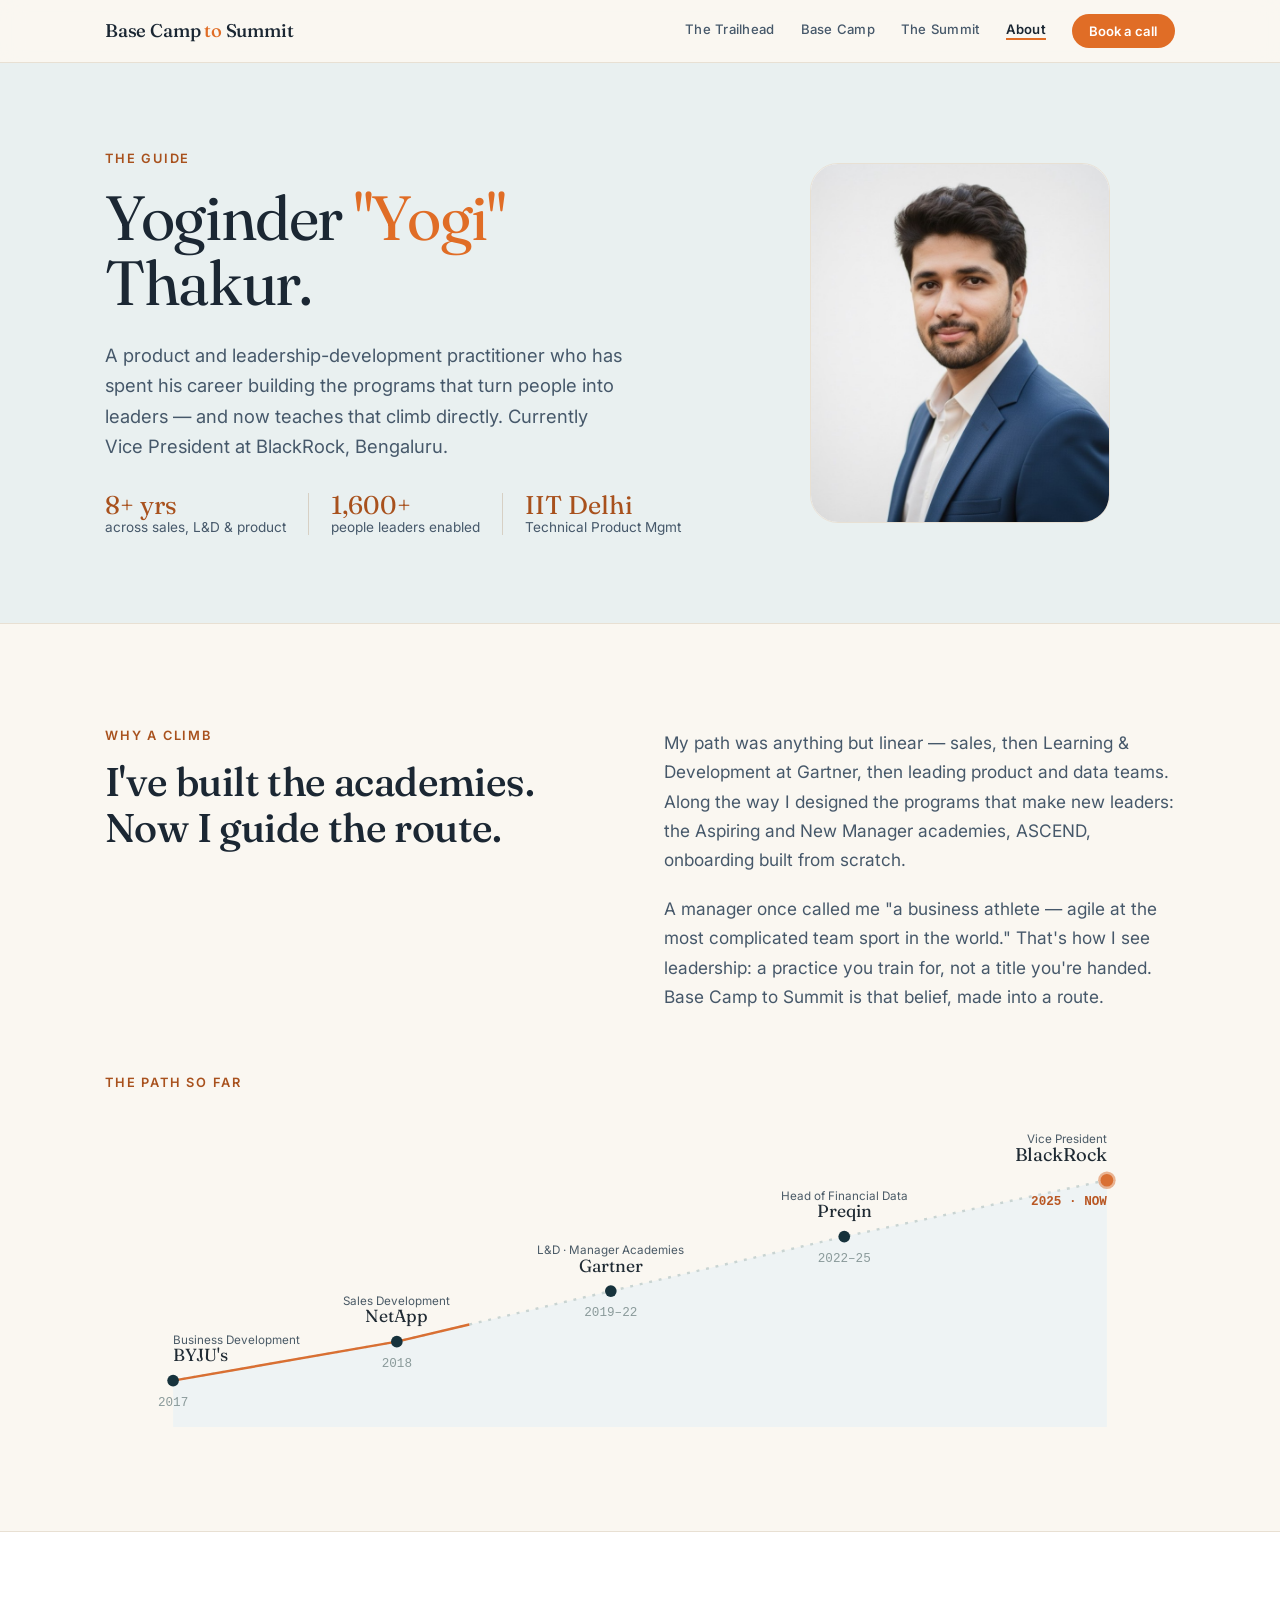
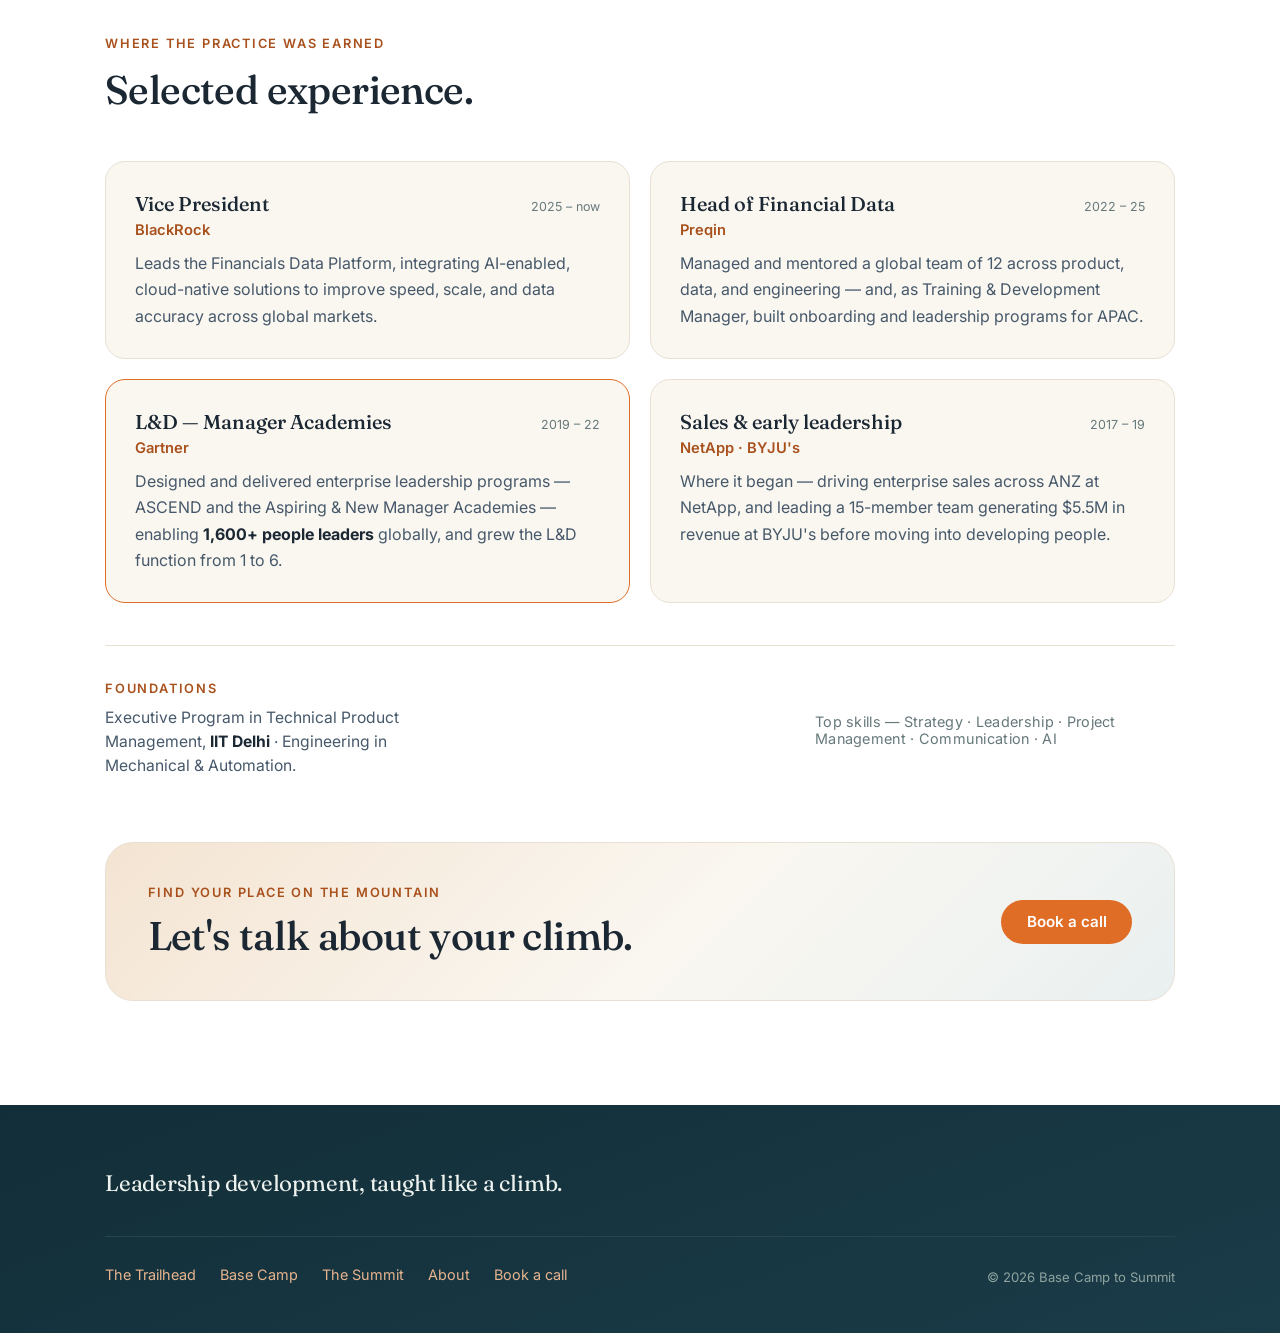
==== about.html @ 621a422b "Initial commit — Base Camp to Summit website Static HTML/CSS/JS site for leadership development serv" ====
<!DOCTYPE html>
<html lang="en">
<head>
<meta charset="utf-8">
<meta name="viewport" content="width=device-width, initial-scale=1">
<meta name="theme-color" content="#faf7f1">
<title>About Yoginder "Yogi" Thakur | Base Camp to Summit</title>
<meta name="description" content="Yoginder 'Yogi' Thakur built the manager academies at Gartner that enabled 1,600+ people leaders. Now he guides that climb directly.">
<link rel="preconnect" href="https://fonts.googleapis.com">
<link rel="preconnect" href="https://fonts.gstatic.com" crossorigin>
<link href="https://fonts.googleapis.com/css2?family=Fraunces:opsz,wght@9..144,400;9..144,500&family=Inter:wght@400;500;600&display=swap" rel="stylesheet">
<link rel="stylesheet" href="css/styles.css">
</head>
<body>

  <!-- ============ NAV ============ -->
  <nav class="nav">
    <div class="nav-inner">
      <a class="brand" href="index.html">Base Camp <span class="accent">to</span> Summit</a>
      <button class="nav-burger" aria-label="Menu" aria-expanded="false">☰</button>
      <div class="nav-links">
        <a href="the-trailhead.html">The Trailhead</a>
        <a href="base-camp.html">Base Camp</a>
        <a href="the-summit.html">The Summit</a>
        <a class="active" href="about.html">About</a>
        <a class="btn btn-primary btn-sm" href="book-a-call.html">Book a call</a>
      </div>
    </div>
  </nav>

  <!-- ============ HERO ============ -->
  <header class="sky bordered-bottom">
    <div class="wrap hero-grid" style="grid-template-columns:1.15fr .85fr">
      <div class="reveal">
        <div class="kick" style="margin-bottom:1.2rem">The guide</div>
        <h1 class="h1">Yoginder <span class="accent">"Yogi"</span> Thakur.</h1>
        <p class="lead" style="max-width:520px;font-size:1.15rem;margin:1.5rem 0 0">A product and leadership-development practitioner who has spent his career building the programs that turn people into leaders — and now teaches that climb directly. Currently Vice President at BlackRock, Bengaluru.</p>
        <div style="display:flex;gap:22px;flex-wrap:wrap;margin-top:2rem">
          <div><div style="font-family:'Fraunces',serif;font-size:1.6rem;color:var(--rust);line-height:1">8+ yrs</div><div style="font-size:.85rem;color:var(--slate)">across sales, L&amp;D &amp; product</div></div>
          <div style="width:1px;background:#d7d0c4"></div>
          <div><div style="font-family:'Fraunces',serif;font-size:1.6rem;color:var(--rust);line-height:1">1,600+</div><div style="font-size:.85rem;color:var(--slate)">people leaders enabled</div></div>
          <div style="width:1px;background:#d7d0c4"></div>
          <div><div style="font-family:'Fraunces',serif;font-size:1.6rem;color:var(--rust);line-height:1">IIT Delhi</div><div style="font-size:.85rem;color:var(--slate)">Technical Product Mgmt</div></div>
        </div>
      </div>
      <div class="reveal" style="justify-self:center">
        <div id="portrait" style="width:300px;height:360px;border-radius:28px;overflow:hidden;border:1px solid var(--line);background:#fff">
          <img src="assets/yogi.jpg" alt="Yoginder Thakur" style="width:100%;height:100%;object-fit:cover;object-position:center top">
        </div>
      </div>
    </div>
  </header>

  <!-- ============ THE CLIMB (story + career profile) ============ -->
  <section id="story" class="sec" style="background:var(--cream)">
    <div class="wrap">
      <div class="split" style="margin-bottom:4rem">
        <div class="reveal">
          <div class="kick">Why a climb</div>
          <h2 class="h2">I've built the academies. Now I guide the route.</h2>
        </div>
        <div class="reveal" style="max-width:520px">
          <p style="font-size:1.08rem;line-height:1.7;color:var(--slate);margin:0 0 1.2rem">My path was anything but linear — sales, then Learning &amp; Development at Gartner, then leading product and data teams. Along the way I designed the programs that make new leaders: the Aspiring and New Manager academies, ASCEND, onboarding built from scratch.</p>
          <p style="font-size:1.08rem;line-height:1.7;color:var(--slate);margin:0">A manager once called me "a business athlete — agile at the most complicated team sport in the world." That's how I see leadership: a practice you train for, not a title you're handed. Base Camp to Summit is that belief, made into a route.</p>
        </div>
      </div>
      <div class="reveal">
        <div class="kick" style="margin-bottom:1.6rem">The path so far</div>
        <svg viewBox="0 0 1100 320" style="width:100%;display:block">
          <polygon points="70,272 300,232 520,180 760,124 1030,66 1030,320 70,320" fill="#eef3f4"></polygon>
          <polyline points="70,272 300,232 520,180 760,124 1030,66" fill="none" stroke="#c9d4d2" stroke-width="2.5" stroke-dasharray="3 7"></polyline>
          <polyline points="70,272 300,232 520,180 760,124 1030,66" fill="none" stroke="#d96f32" stroke-width="2.5" stroke-dasharray="1300" stroke-dashoffset="1300">
            <animate attributeName="stroke-dashoffset" from="1300" to="0" dur="6.5s" begin="0.3s" fill="freeze"></animate>
          </polyline>
          <circle cx="70" cy="272" r="6" fill="#16323c"></circle>
          <text x="70" y="298" text-anchor="middle" font-family="ui-monospace,monospace" font-size="13" fill="#8a9a9a">2017</text>
          <text x="70" y="252" text-anchor="start" font-family="'Fraunces',serif" font-size="18" fill="#1f2a33">BYJU's</text>
          <text x="70" y="234" text-anchor="start" font-family="Inter,sans-serif" font-size="12" fill="#4a5a66">Business Development</text>
          <circle cx="300" cy="232" r="6" fill="#16323c"></circle>
          <text x="300" y="258" text-anchor="middle" font-family="ui-monospace,monospace" font-size="13" fill="#8a9a9a">2018</text>
          <text x="300" y="212" text-anchor="middle" font-family="'Fraunces',serif" font-size="18" fill="#1f2a33">NetApp</text>
          <text x="300" y="194" text-anchor="middle" font-family="Inter,sans-serif" font-size="12" fill="#4a5a66">Sales Development</text>
          <circle cx="520" cy="180" r="6" fill="#16323c"></circle>
          <text x="520" y="206" text-anchor="middle" font-family="ui-monospace,monospace" font-size="13" fill="#8a9a9a">2019–22</text>
          <text x="520" y="160" text-anchor="middle" font-family="'Fraunces',serif" font-size="18" fill="#1f2a33">Gartner</text>
          <text x="520" y="142" text-anchor="middle" font-family="Inter,sans-serif" font-size="12" fill="#4a5a66">L&amp;D · Manager Academies</text>
          <circle cx="760" cy="124" r="6" fill="#16323c"></circle>
          <text x="760" y="150" text-anchor="middle" font-family="ui-monospace,monospace" font-size="13" fill="#8a9a9a">2022–25</text>
          <text x="760" y="104" text-anchor="middle" font-family="'Fraunces',serif" font-size="18" fill="#1f2a33">Preqin</text>
          <text x="760" y="86" text-anchor="middle" font-family="Inter,sans-serif" font-size="12" fill="#4a5a66">Head of Financial Data</text>
          <circle class="ping" cx="1030" cy="66" r="9" fill="#d96f32" opacity=".5" style="transform-origin:1030px 66px;animation:pulseRing 2.4s ease-out infinite"></circle>
          <circle cx="1030" cy="66" r="6.5" fill="#d96f32"></circle>
          <text x="1030" y="92" text-anchor="end" font-family="ui-monospace,monospace" font-size="13" font-weight="600" fill="#b95723">2025 · NOW</text>
          <text x="1030" y="46" text-anchor="end" font-family="'Fraunces',serif" font-size="19" fill="#1f2a33">BlackRock</text>
          <text x="1030" y="28" text-anchor="end" font-family="Inter,sans-serif" font-size="12" fill="#4a5a66">Vice President</text>
        </svg>
      </div>
    </div>
  </section>

  <!-- ============ EXPERIENCE, FOUNDATIONS & CTA ============ -->
  <section class="sec white bordered-top">
    <div class="wrap">
      <div class="reveal" style="margin-bottom:3rem;max-width:680px">
        <div class="kick">Where the practice was earned</div>
        <h2 class="h2">Selected experience.</h2>
      </div>
      <div class="grid-2" style="gap:20px">
        <div class="card reveal" style="background:var(--cream);border-radius:20px">
          <div style="display:flex;justify-content:space-between;align-items:baseline;gap:12px;margin-bottom:.3rem"><h3 style="font-family:'Fraunces',serif;font-weight:500;font-size:1.25rem;margin:0;color:var(--ink)">Vice President</h3><span style="font-size:.78rem;color:var(--mist);white-space:nowrap">2025 – now</span></div>
          <div style="font-size:.92rem;font-weight:600;color:var(--rust);margin-bottom:.7rem">BlackRock</div>
          <p style="font-size:1rem;line-height:1.65;color:var(--slate);margin:0">Leads the Financials Data Platform, integrating AI-enabled, cloud-native solutions to improve speed, scale, and data accuracy across global markets.</p>
        </div>
        <div class="card reveal" style="background:var(--cream);border-radius:20px">
          <div style="display:flex;justify-content:space-between;align-items:baseline;gap:12px;margin-bottom:.3rem"><h3 style="font-family:'Fraunces',serif;font-weight:500;font-size:1.25rem;margin:0;color:var(--ink)">Head of Financial Data</h3><span style="font-size:.78rem;color:var(--mist);white-space:nowrap">2022 – 25</span></div>
          <div style="font-size:.92rem;font-weight:600;color:var(--rust);margin-bottom:.7rem">Preqin</div>
          <p style="font-size:1rem;line-height:1.65;color:var(--slate);margin:0">Managed and mentored a global team of 12 across product, data, and engineering — and, as Training &amp; Development Manager, built onboarding and leadership programs for APAC.</p>
        </div>
        <div class="card reveal" style="background:var(--cream);border-radius:20px;border-color:var(--orange)">
          <div style="display:flex;justify-content:space-between;align-items:baseline;gap:12px;margin-bottom:.3rem"><h3 style="font-family:'Fraunces',serif;font-weight:500;font-size:1.25rem;margin:0;color:var(--ink)">L&amp;D — Manager Academies</h3><span style="font-size:.78rem;color:var(--mist);white-space:nowrap">2019 – 22</span></div>
          <div style="font-size:.92rem;font-weight:600;color:var(--rust);margin-bottom:.7rem">Gartner</div>
          <p style="font-size:1rem;line-height:1.65;color:var(--slate);margin:0">Designed and delivered enterprise leadership programs — ASCEND and the Aspiring &amp; New Manager Academies — enabling <b style="color:var(--ink)">1,600+ people leaders</b> globally, and grew the L&amp;D function from 1 to 6.</p>
        </div>
        <div class="card reveal" style="background:var(--cream);border-radius:20px">
          <div style="display:flex;justify-content:space-between;align-items:baseline;gap:12px;margin-bottom:.3rem"><h3 style="font-family:'Fraunces',serif;font-weight:500;font-size:1.25rem;margin:0;color:var(--ink)">Sales &amp; early leadership</h3><span style="font-size:.78rem;color:var(--mist);white-space:nowrap">2017 – 19</span></div>
          <div style="font-size:.92rem;font-weight:600;color:var(--rust);margin-bottom:.7rem">NetApp · BYJU's</div>
          <p style="font-size:1rem;line-height:1.65;color:var(--slate);margin:0">Where it began — driving enterprise sales across ANZ at NetApp, and leading a 15-member team generating $5.5M in revenue at BYJU's before moving into developing people.</p>
        </div>
      </div>

      <!-- foundations strip -->
      <div class="reveal" style="display:flex;flex-wrap:wrap;gap:32px;justify-content:space-between;align-items:center;margin-top:2.6rem;padding-top:2.2rem;border-top:1px solid var(--line)">
        <div style="max-width:340px">
          <div class="kick" style="margin-bottom:.6rem">Foundations</div>
          <div style="font-size:.98rem;line-height:1.55;color:var(--slate)">Executive Program in Technical Product Management, <b style="color:var(--ink)">IIT Delhi</b> · Engineering in Mechanical &amp; Automation.</div>
        </div>
        <div style="font-size:.9rem;color:var(--mist);letter-spacing:.02em;max-width:360px">Top skills — Strategy · Leadership · Project Management · Communication · AI</div>
      </div>

      <!-- closing CTA -->
      <div class="reveal cta-band cta-boxed" style="margin-top:4rem">
        <div>
          <div class="kick" style="margin-bottom:.8rem">Find your place on the mountain</div>
          <h2 class="h2" style="max-width:520px">Let's talk about your climb.</h2>
        </div>
        <a class="btn btn-primary" href="book-a-call.html" style="flex:none">Book a call</a>
      </div>
    </div>
  </section>

  <!-- ============ FOOTER ============ -->
  <footer class="footer">
    <div class="wrap">
      <div class="footer-tag">Leadership development, taught like a climb.</div>
      <div class="footer-row">
        <div class="footer-links">
          <a href="the-trailhead.html">The Trailhead</a>
          <a href="base-camp.html">Base Camp</a>
          <a href="the-summit.html">The Summit</a>
          <a href="about.html">About</a>
          <a href="book-a-call.html">Book a call</a>
        </div>
        <div class="footer-copy">© 2026 Base Camp to Summit</div>
      </div>
    </div>
  </footer>

<script src="js/site.js"></script>
</body>
</html>
---- css/styles.css ----
/* ============ Base Camp to Summit — shared styles ============ */
:root{
  /* alpine palette: warm valley light, deep pine, dawn-orange accent */
  --cream:#faf7f1; --sky:#e9f0f0; --glacier:#dfe9ea;
  --ink:#1b2733; --slate:#46586a; --mist:#66787b;
  --line:#e8e0d3; --card:#ffffff;
  --orange:#e06d26; --rust:#a8511d; --ember:#c2601f;
  --pine:#122e38; --pine-line:#27454f;
  --peach:#e8b48f; --snow:#eef2ee; --pale:#c9d4d2;
  --grad-dawn:linear-gradient(135deg,#f4e4d2 0%,#faf7f1 55%,#e9f0f0 100%);
  --grad-dusk:linear-gradient(160deg,#122e38 0%,#1a3c48 100%);
  --shadow-card:0 18px 40px -26px rgba(18,46,56,.4);
  --shadow-btn:0 12px 26px -14px rgba(194,96,31,.65);
}
*{box-sizing:border-box}
html{scroll-behavior:smooth}
body{margin:0;background:var(--cream);color:var(--ink);font-family:'Inter',system-ui,sans-serif;-webkit-font-smoothing:antialiased}
img{max-width:100%}
a{color:var(--rust);text-decoration:none;transition:color .2s ease}
a:hover{color:var(--orange)}
::selection{background:var(--orange);color:#fff}
:focus-visible{outline:2px solid var(--orange);outline-offset:3px;border-radius:4px}

.wrap{max-width:1150px;margin:0 auto;padding:0 40px}
.wrap-narrow{max-width:960px;margin:0 auto;padding:0 40px}
.sec{padding:6.5rem 0}
.sec-tight{padding:4.5rem 0}

/* ---- scroll progress ---- */
.progress{position:fixed;top:0;left:0;height:3px;width:100%;z-index:100;background:linear-gradient(90deg,var(--orange),var(--peach));transform:scaleX(0);transform-origin:left;pointer-events:none}

/* ---- type ---- */
.kick{font-size:.8rem;font-weight:600;letter-spacing:.14em;text-transform:uppercase;color:var(--rust);margin-bottom:1rem}
.pine .kick,.dark .kick{color:var(--peach)}
h1.h1{font-family:'Fraunces',serif;font-weight:400;font-size:clamp(2.3rem,5vw,3.9rem);line-height:1.05;letter-spacing:-.022em;margin:0}
.h2{font-family:'Fraunces',serif;font-weight:500;font-size:clamp(1.7rem,3.4vw,2.5rem);line-height:1.15;letter-spacing:-.015em;margin:0;color:var(--ink)}
.pine .h2{color:var(--snow)}
.lead{font-size:1.12rem;line-height:1.65;color:var(--slate)}
.accent{color:var(--orange)}

/* ---- nav ---- */
.nav{position:sticky;top:0;z-index:60;background:rgba(250,247,241,.85);backdrop-filter:blur(12px);border-bottom:1px solid var(--line);transition:box-shadow .3s ease}
.nav.scrolled{box-shadow:0 12px 32px -20px rgba(18,46,56,.45)}
.nav-inner{max-width:1150px;margin:0 auto;padding:14px 40px;display:flex;align-items:center;justify-content:space-between;gap:16px}
.brand{font-family:'Fraunces',serif;font-weight:500;font-size:1.15rem;letter-spacing:-.01em;color:var(--ink);white-space:nowrap}
.brand:hover{color:var(--ink)}
.nav-links{display:flex;align-items:center;gap:26px}
.nav-links a:not(.btn){font-size:.82rem;font-weight:500;letter-spacing:.02em;color:var(--slate);background:linear-gradient(var(--orange),var(--orange)) left bottom / 0 2px no-repeat;transition:color .25s ease,background-size .3s ease;padding-bottom:3px}
.nav-links a:not(.btn):hover{color:var(--ink);background-size:100% 2px}
.nav-links a.active{font-weight:600;color:var(--ink);background-size:100% 2px}
.nav-burger{display:none;background:none;border:1px solid var(--line);border-radius:10px;padding:.45rem .6rem;cursor:pointer;color:var(--ink);font-size:1rem;line-height:1}

/* ---- buttons ---- */
.btn{display:inline-block;font-weight:600;font-size:.95rem;padding:.8rem 1.6rem;border-radius:999px;border:none;cursor:pointer;text-align:center;transition:transform .2s ease,box-shadow .25s ease,background .25s ease,color .25s ease}
.btn:hover{transform:translateY(-2px)}
.btn:active{transform:translateY(0) scale(.98)}
.btn-sm{font-size:.82rem;padding:.55rem 1.1rem}
.btn-primary{background:var(--orange);color:#fff}
.btn-primary:hover{background:var(--ember);color:#fff;box-shadow:var(--shadow-btn)}
.btn-ghost{background:var(--line);color:var(--ink)}
.btn-ghost:hover{background:#ddd3c1;color:var(--ink);box-shadow:0 10px 24px -16px rgba(18,46,56,.4)}
.btn-dark-ghost{background:rgba(255,255,255,.1);color:var(--snow);border:1px solid rgba(255,255,255,.2)}
.btn-dark-ghost:hover{background:rgba(255,255,255,.2);color:#fff}
.btn-row{display:flex;gap:12px;flex-wrap:wrap}

/* ---- surfaces ---- */
.sky{background:var(--sky)}
.white{background:#fff}
.pine{background:var(--grad-dusk);color:var(--pale)}
.dark{background:#0e1719;color:#b7c3c2}
.bordered-top{border-top:1px solid var(--line)}
.bordered-bottom{border-bottom:1px solid var(--line)}

/* ---- cards & grids ---- */
.grid-2{display:grid;grid-template-columns:1fr 1fr;gap:24px}
.grid-3{display:grid;grid-template-columns:repeat(3,1fr);gap:20px}
.grid-4{display:grid;grid-template-columns:repeat(4,1fr);gap:20px}
.split{display:grid;grid-template-columns:1fr 1fr;gap:48px;align-items:start}
.hero-grid{display:grid;grid-template-columns:1.05fr .95fr;gap:56px;align-items:center;padding:5.5rem 0}
.wrap.hero-grid{padding:5.5rem 40px}
.card{display:block;background:var(--card);border:1px solid var(--line);border-radius:24px;padding:1.8rem;color:inherit;transition:transform .3s ease,border-color .3s ease,box-shadow .3s ease}
a.card:hover{transform:translateY(-4px);border-color:var(--slate);box-shadow:var(--shadow-card);color:inherit}
.card-label{font-size:.78rem;font-weight:600;letter-spacing:.12em;text-transform:uppercase;color:var(--rust);margin-bottom:.4rem}
.card-title{font-family:'Fraunces',serif;font-weight:500;font-size:1.3rem;color:var(--ink);margin:0 0 .6rem}
.card-body{font-size:.97rem;line-height:1.6;color:var(--slate);margin:0 0 1.1rem}
.card-link{display:inline-block;font-weight:600;font-size:.9rem;color:var(--rust);transition:transform .25s ease,color .25s ease}
a.card:hover .card-link{transform:translateX(4px);color:var(--orange)}
.quote{font-family:'Fraunces',serif;font-size:1.06rem;font-style:italic;color:var(--ink);line-height:1.5;margin:0 0 .8rem}

/* ---- photos ---- */
.card-photo{height:170px;border-radius:16px;overflow:hidden;margin-bottom:1.2rem;background:var(--sky)}
.card-photo img{width:100%;height:100%;object-fit:cover;display:block;transition:transform .6s ease}
a.card:hover .card-photo img{transform:scale(1.05)}
.photo-band{position:relative;border-radius:24px;overflow:hidden;box-shadow:var(--shadow-card)}
.photo-band img{width:100%;height:380px;object-fit:cover;display:block}
.photo-cap{position:absolute;left:16px;bottom:16px;background:rgba(18,46,56,.78);color:var(--snow);font-size:.78rem;font-weight:600;letter-spacing:.08em;text-transform:uppercase;border-radius:999px;padding:8px 16px;backdrop-filter:blur(4px)}

/* ---- shuffle grid (campus-to-corporate hero) ---- */
.shuffle-grid{display:grid;grid-template-columns:repeat(4,1fr);grid-template-rows:repeat(4,1fr);gap:6px;height:450px}
.shuffle-grid .sq{border-radius:10px;background-size:cover;background-position:center;background-color:var(--glacier);will-change:transform}
@media (max-width:920px){.shuffle-grid{height:340px}}
@media (max-width:760px){.shuffle-grid{height:280px;gap:4px}}

/* ---- chips / badges ---- */
.badge{display:inline-flex;align-items:center;gap:10px;font-size:.72rem;font-weight:600;letter-spacing:.12em;text-transform:uppercase;color:var(--rust);background:#fff;border:1px solid var(--line);border-radius:999px;padding:6px 14px;margin-bottom:1.5rem}
.badge-dark{color:var(--peach);background:rgba(255,255,255,.06);border-color:rgba(232,180,143,.28)}
.chip-row{display:flex;flex-wrap:wrap;gap:10px}
.chip{font-size:.82rem;color:var(--pine);background:var(--sky);border:1px solid #dbe5e4;border-radius:999px;padding:6px 14px;transition:border-color .25s ease,transform .25s ease}
.chip:hover{border-color:var(--peach);transform:translateY(-1px)}

/* ---- who it's for ---- */
.fit-grid{display:grid;grid-template-columns:repeat(3,1fr);gap:20px}
.fit-card{background:#fff;border:1px solid var(--line);border-radius:20px;padding:1.5rem;transition:transform .3s ease,border-color .3s ease,box-shadow .3s ease}
.fit-card:hover{transform:translateY(-3px);border-color:var(--peach);box-shadow:var(--shadow-card)}
.fit-card h3{font-family:'Fraunces',serif;font-weight:500;font-size:1.12rem;margin:0 0 .5rem;color:var(--ink)}
.fit-card p{font-size:.95rem;line-height:1.6;color:var(--slate);margin:0}
.fit-not{display:flex;flex-wrap:wrap;gap:8px;align-items:center;margin-top:1.6rem;font-size:.95rem;color:var(--mist)}
.fit-not a{font-weight:600}

/* ---- guide bar (slim credential strip for program pages) ---- */
.guide-bar{display:flex;align-items:center;gap:20px;flex-wrap:wrap;background:#fff;border:1px solid var(--line);border-radius:20px;padding:1.3rem 1.6rem;transition:border-color .3s ease,box-shadow .3s ease}
.guide-bar:hover{border-color:var(--peach);box-shadow:var(--shadow-card)}
.guide-mono{flex:none;width:52px;height:52px;border-radius:50%;background:var(--grad-dusk);display:flex;align-items:center;justify-content:center;font-family:'Fraunces',serif;font-size:1.1rem;color:var(--peach)}
.guide-text{flex:1;min-width:260px;font-size:.95rem;line-height:1.55;color:var(--slate)}
.guide-text b{color:var(--ink)}

/* ---- curriculum legs ---- */
.legs{display:flex;flex-direction:column}
.leg{display:grid;grid-template-columns:44px 1fr;gap:24px}
.leg-rail{display:flex;flex-direction:column;align-items:center}
.leg-num{width:44px;height:44px;flex:none;border-radius:50%;background:var(--sky);border:1px solid var(--line);display:flex;align-items:center;justify-content:center;font-family:'Fraunces',serif;font-size:1.15rem;color:var(--pine);transition:transform .3s ease,background .3s ease}
.leg:hover .leg-num{transform:scale(1.08)}
.leg-num.hot{background:var(--orange);border-color:var(--orange);color:#fff}
.leg-conn{flex:1;border-left:2px dashed var(--pale);transform:scaleY(0);transform-origin:top;transition:transform .8s ease}
.leg-body{padding-bottom:2rem}
.pillar{display:flex;align-items:center;gap:10px;margin-bottom:.7rem}
.pillar span:first-child{width:22px;height:1px;background:#d9b79f}
.pillar span:last-child{font-size:.72rem;font-weight:600;letter-spacing:.14em;text-transform:uppercase;color:var(--rust)}

summary{list-style:none;cursor:pointer}
summary::-webkit-details-marker{display:none}
.plus{font-size:1.5rem;color:var(--rust);transition:transform .25s ease;line-height:1}
details[open]>summary .plus{transform:rotate(45deg)}

details.stage{border:1px solid var(--line);border-radius:18px;background:#fff;overflow:hidden;transition:border-color .3s ease,box-shadow .3s ease}
details.stage:hover{border-color:var(--peach)}
details.stage[open]{border-color:var(--peach);box-shadow:var(--shadow-card)}
.stage>summary{padding:1.15rem 1.3rem}
.stage-head{display:flex;align-items:center;gap:12px}
.stage-head svg{flex:none;transition:transform .3s ease}
details.stage[open] .stage-head svg{transform:scale(1.12)}
.stage-head h3{font-family:'Fraunces',serif;font-weight:500;font-size:1.28rem;margin:0;color:var(--ink);flex:1}
.stage-sub{font-size:1rem;line-height:1.55;color:var(--slate);margin:.6rem 0 0;max-width:640px}
.stage-panel{padding:0 1.3rem 1.4rem}
details.stage[open] .stage-panel{animation:panelIn .4s ease}
@keyframes panelIn{from{opacity:0;transform:translateY(-8px)}to{opacity:1;transform:none}}
.stage-cols{border-top:1px dashed #e0ddd4;padding-top:1.2rem;display:grid;grid-template-columns:repeat(auto-fit,minmax(240px,1fr));gap:1.6rem}
.colhead{font-size:.72rem;font-weight:600;letter-spacing:.12em;text-transform:uppercase;color:var(--mist);margin-bottom:.9rem}
.li{margin-bottom:.85rem}
.li-t{font-size:.96rem;font-weight:600;color:var(--ink)}
.li-d{font-size:.92rem;line-height:1.5;color:var(--slate);margin-top:.15rem}
ul.pr{list-style:none;margin:0;padding:0}
ul.pr li{display:flex;gap:9px;align-items:flex-start;font-size:.92rem;line-height:1.5;color:var(--slate);margin-bottom:.55rem}
ul.pr li::before{content:"▲";color:var(--rust);flex:none;margin-top:.05rem;font-size:.8rem}
.open-hint{font-size:.9rem;color:var(--rust);font-weight:600;margin:0 0 1.4rem;display:flex;align-items:center;gap:8px}
.open-hint .bounce{display:inline-block;font-size:1.1rem;line-height:1;animation:hintBob 2s ease-in-out infinite}
@keyframes hintBob{0%,100%{transform:translateY(0)}50%{transform:translateY(4px)}}

/* ---- trust strip ---- */
.stat-card{background:#fff;border:1px solid var(--line);border-radius:20px;padding:1.6rem;transition:transform .3s ease,border-color .3s ease,box-shadow .3s ease}
.stat-card:hover{transform:translateY(-3px);border-color:var(--peach);box-shadow:var(--shadow-card)}
.stat-num{font-family:'Fraunces',serif;font-size:2.4rem;color:var(--rust);line-height:1}
.stat-num.small{font-size:1.4rem;line-height:1.15}
.stat-label{font-size:.92rem;color:var(--slate);margin-top:.5rem}
.footnote{font-size:.9rem;color:var(--mist);margin:1.4rem 0 0}

/* ---- FAQ ---- */
.faq{border-top:1px solid var(--line)}
.faq details{border-bottom:1px solid var(--line)}
.faq summary{display:flex;justify-content:space-between;align-items:center;gap:16px;padding:1.3rem 0;font-size:1.08rem;font-weight:500;color:var(--ink);transition:color .25s ease}
.faq summary:hover{color:var(--rust)}
.faq p{font-size:1rem;line-height:1.65;color:var(--slate);margin:0 0 1.3rem;max-width:640px}
.faq details[open] p{animation:panelIn .35s ease}

/* ---- CTA band & next-camp ---- */
.cta-band{display:flex;flex-wrap:wrap;gap:32px;justify-content:space-between;align-items:center}
.cta-boxed{padding:2.6rem;background:var(--grad-dawn);border:1px solid var(--line);border-radius:28px}
.next-card{display:flex;align-items:center;justify-content:space-between;gap:16px;margin-top:2.6rem;padding:1.4rem 1.8rem;background:#fff;border:1px solid var(--line);border-radius:20px;transition:border-color .3s ease,transform .3s ease,box-shadow .3s ease;color:inherit}
.next-card:hover{border-color:var(--slate);transform:translateY(-3px);box-shadow:var(--shadow-card);color:inherit}
.next-card svg{transition:transform .3s ease}
.next-card:hover svg{transform:translateX(5px)}
.next-kick{font-size:.72rem;font-weight:600;letter-spacing:.12em;text-transform:uppercase;color:var(--mist)}
.next-name{font-family:'Fraunces',serif;font-size:1.3rem;color:var(--ink)}

/* ---- footer ---- */
.footer{background:var(--grad-dusk);padding:4rem 0 3rem}
.footer-tag{font-family:'Fraunces',serif;font-weight:400;font-size:1.4rem;letter-spacing:-.01em;color:var(--snow);max-width:560px;margin-bottom:2.4rem}
.footer-row{display:flex;flex-wrap:wrap;gap:28px;justify-content:space-between;align-items:end;border-top:1px solid var(--pine-line);padding-top:1.8rem}
.footer-links{display:flex;gap:24px;flex-wrap:wrap}
.footer-links a{font-size:.9rem;color:var(--peach);background:linear-gradient(#fff,#fff) left bottom / 0 1px no-repeat;transition:color .25s ease,background-size .3s ease;padding-bottom:2px}
.footer-links a:hover{color:#fff;background-size:100% 1px}
.footer-copy{font-size:.82rem;color:#8fa3a0}

/* ---- forms ---- */
input,textarea{font-family:'Inter',system-ui,sans-serif;font-size:1rem;color:var(--ink);background:#fff;border:1px solid #d9d0c0;border-radius:12px;padding:.8rem 1rem;width:100%;outline:none;transition:border-color .25s ease,box-shadow .25s ease}
input:focus,textarea:focus{border-color:var(--orange);box-shadow:0 0 0 3px rgba(224,117,47,.15)}
::placeholder{color:#a9b2ac}
.persona-chip{font-family:'Inter',sans-serif;font-size:.88rem;font-weight:600;padding:.55rem 1rem;border-radius:999px;cursor:pointer;background:var(--cream);color:var(--slate);border:1px solid #d9d0c0;transition:background .25s ease,color .25s ease,transform .2s ease}
.persona-chip:hover{transform:translateY(-1px);border-color:var(--slate)}
.persona-chip.on{background:var(--pine);color:#fff;border-color:var(--pine)}

/* ---- animations ---- */
@keyframes pulseRing{0%{transform:scale(1);opacity:.6}70%,100%{transform:scale(2.6);opacity:0}}
@keyframes flagWave{0%,100%{transform:scaleX(1)}50%{transform:scaleX(.78)}}
@keyframes bob{0%,100%{transform:translateY(0)}50%{transform:translateY(-1.6px)}}
@keyframes twinkle{0%,100%{opacity:.25}50%{opacity:1}}
@keyframes mist{from{transform:translateX(-60px)}to{transform:translateX(460px)}}
@keyframes floatSoft{0%,100%{transform:translateY(0)}50%{transform:translateY(-8px)}}
.anim-bob{animation:bob 1.05s ease-in-out infinite}
.anim-star{animation:twinkle 3.4s ease-in-out infinite}
.anim-mist{animation:mist 30s linear infinite}
.anim-float{animation:floatSoft 5s ease-in-out infinite}
@media (prefers-reduced-motion: reduce){
  .anim-bob,.anim-star,.anim-mist,.anim-float,.ping,.open-hint .bounce{animation:none !important}
  .btn,.card,.stat-card,.fit-card,.next-card,.leg-num,.card-link{transition:none !important}
}

/* ---- responsive ---- */
@media (max-width:920px){
  .wrap,.wrap-narrow,.nav-inner{padding-left:24px;padding-right:24px}
  .sec{padding:4.5rem 0}
  .hero-grid{grid-template-columns:1fr;gap:36px;padding:3.5rem 0}
  .wrap.hero-grid{padding:3.5rem 24px}
  .split{grid-template-columns:1fr;gap:24px}
  .grid-2,.grid-3,.fit-grid{grid-template-columns:1fr}
  .grid-4{grid-template-columns:1fr 1fr}
}
@media (max-width:760px){
  .nav-burger{display:block}
  .nav-links{display:none;position:absolute;top:100%;left:0;right:0;flex-direction:column;align-items:flex-start;gap:0;background:var(--cream);border-bottom:1px solid var(--line);padding:8px 24px 16px}
  .nav.open .nav-links{display:flex}
  .nav-links a:not(.btn){padding:.7rem 0 !important;font-size:.95rem;width:100%}
  .nav-links a.btn{margin-top:.5rem;width:auto}
  .grid-4{grid-template-columns:1fr}
  .leg{grid-template-columns:34px 1fr;gap:14px}
  .leg-num{width:34px;height:34px;font-size:.95rem}
}
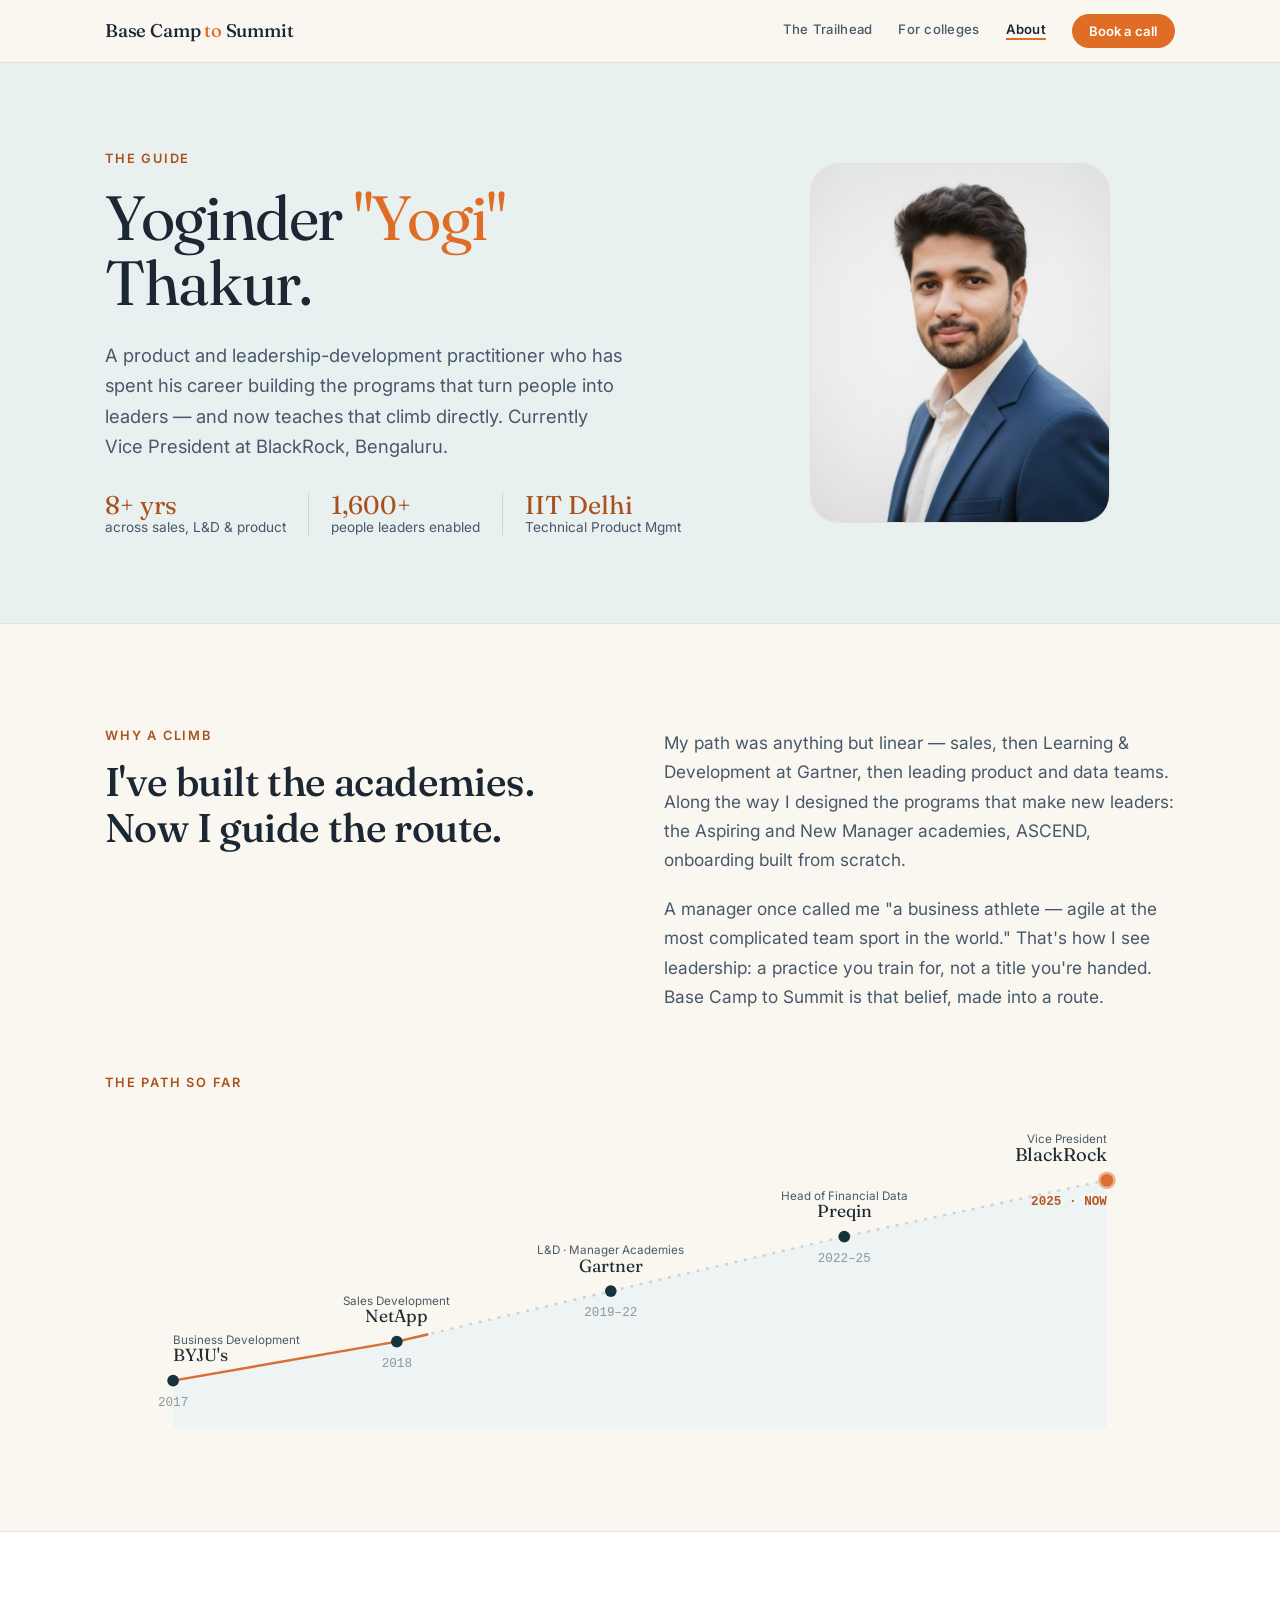
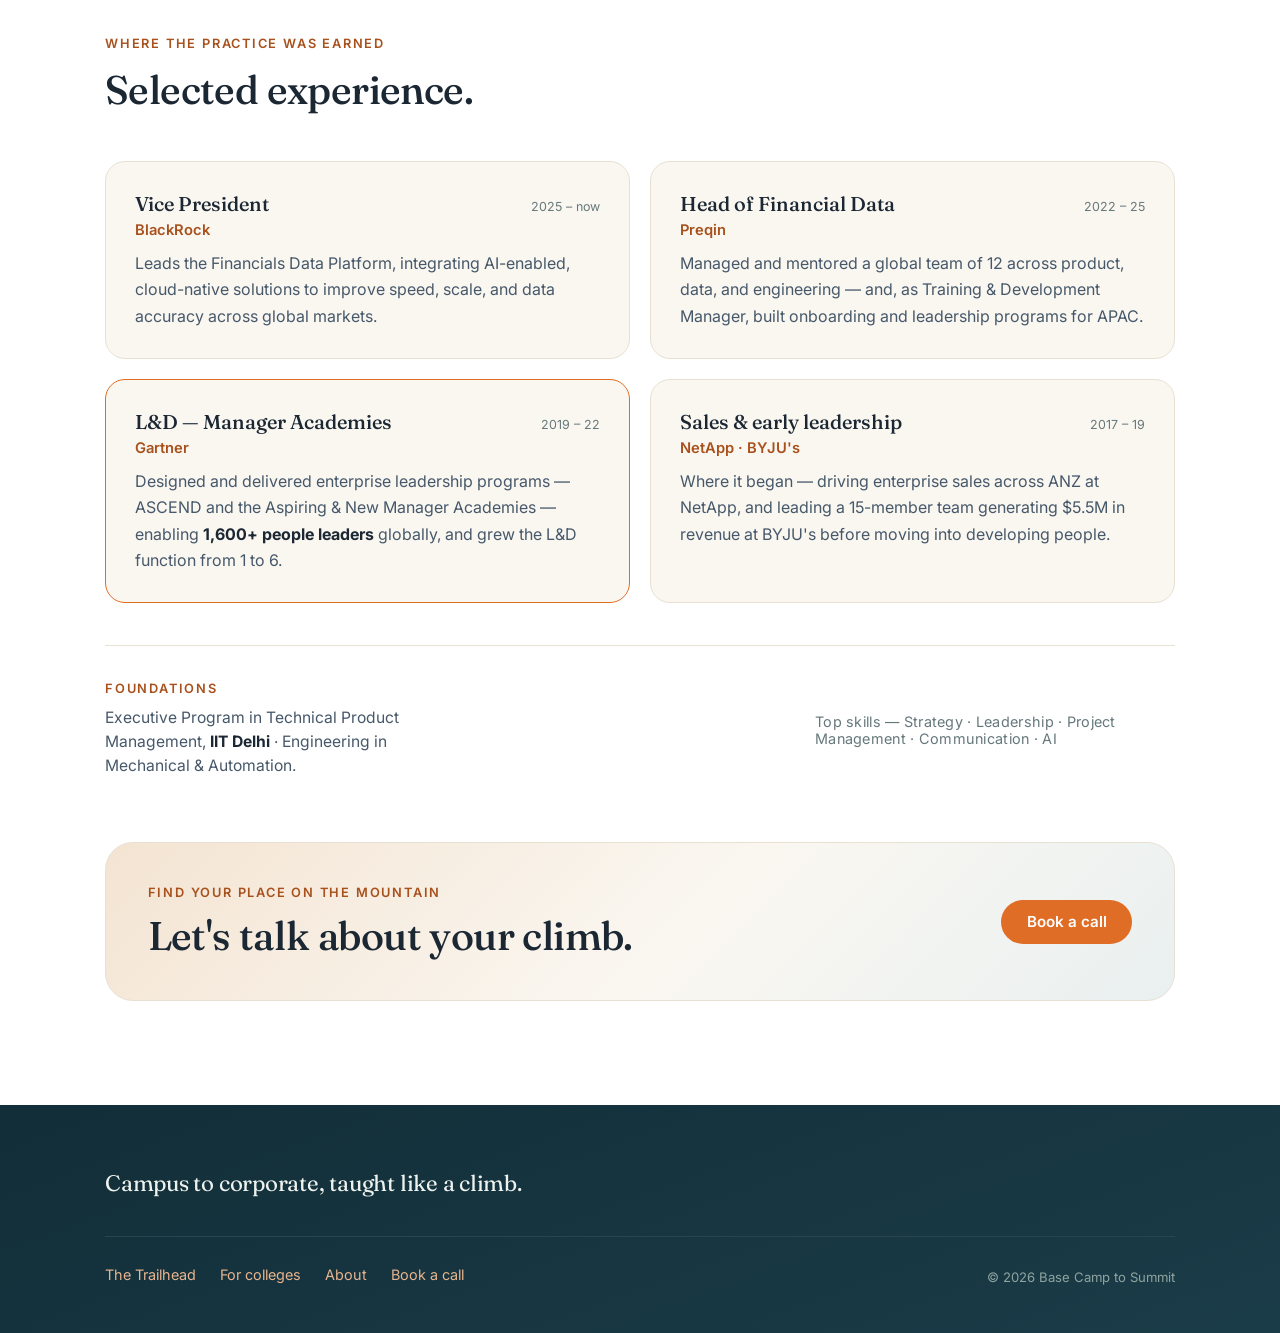
==== commit 153f30ed: "Focus the site on college students and placement cells Rewrite the home page for final-year students" ====
--- a/about.html
+++ b/about.html
@@ -20,8 +20,7 @@
       <button class="nav-burger" aria-label="Menu" aria-expanded="false">☰</button>
       <div class="nav-links">
         <a href="the-trailhead.html">The Trailhead</a>
-        <a href="base-camp.html">Base Camp</a>
-        <a href="the-summit.html">The Summit</a>
+        <a href="the-trailhead.html#colleges">For colleges</a>
         <a class="active" href="about.html">About</a>
         <a class="btn btn-primary btn-sm" href="book-a-call.html">Book a call</a>
       </div>
@@ -151,12 +150,11 @@
   <!-- ============ FOOTER ============ -->
   <footer class="footer">
     <div class="wrap">
-      <div class="footer-tag">Leadership development, taught like a climb.</div>
+      <div class="footer-tag">Campus to corporate, taught like a climb.</div>
       <div class="footer-row">
         <div class="footer-links">
           <a href="the-trailhead.html">The Trailhead</a>
-          <a href="base-camp.html">Base Camp</a>
-          <a href="the-summit.html">The Summit</a>
+        <a href="the-trailhead.html#colleges">For colleges</a>
           <a href="about.html">About</a>
           <a href="book-a-call.html">Book a call</a>
         </div>
